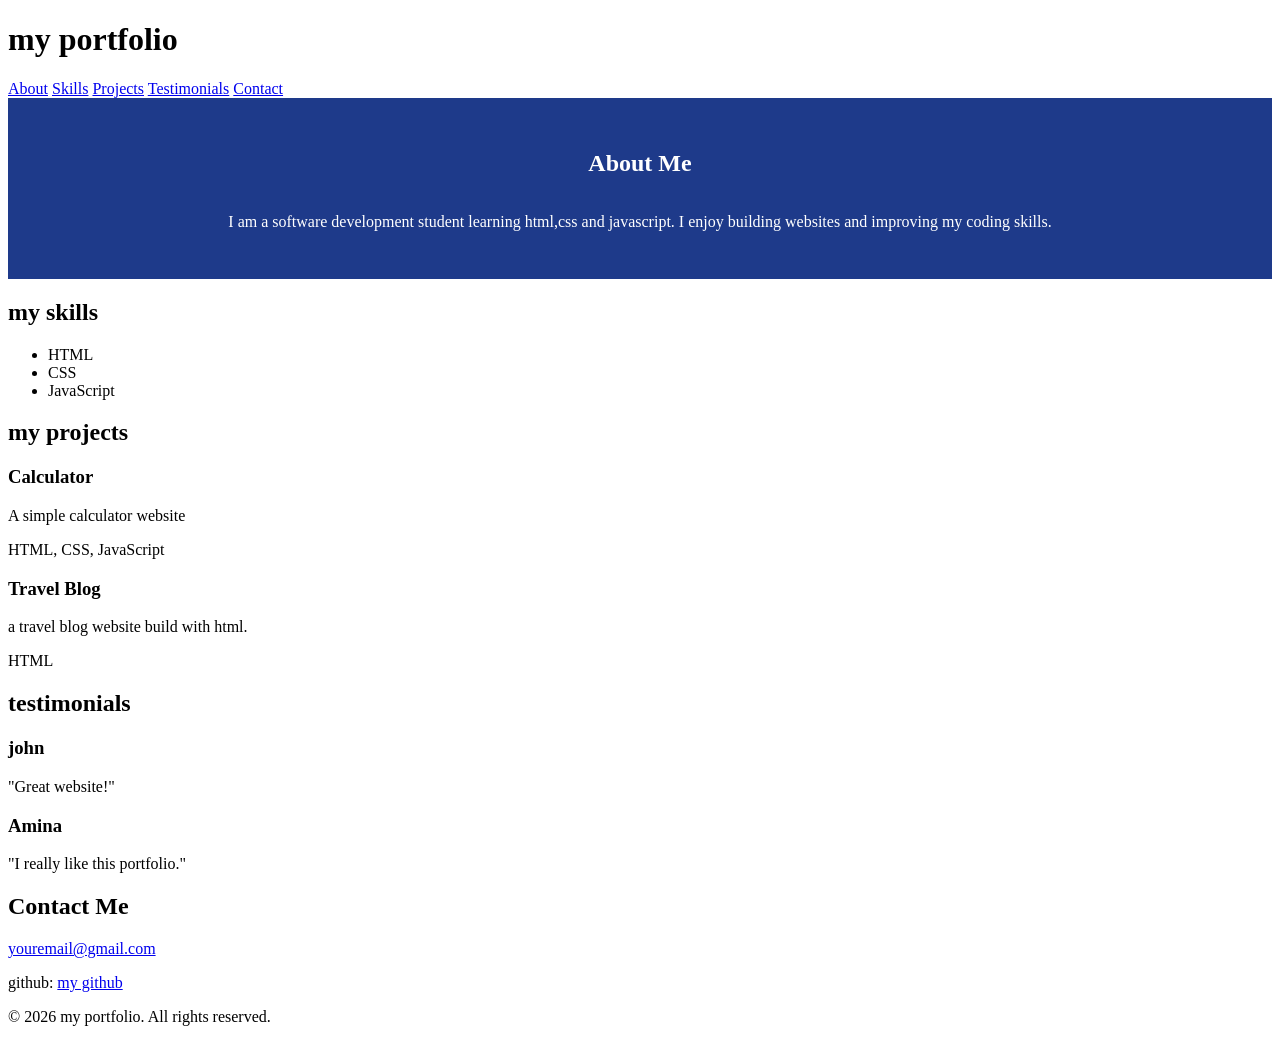
==== portfolio-project/index.html @ 870b22f7 "Fixed typos and added style link & ids for styling" ====
<!DOCTYPE html>
<html lang="en">
<head>
    <meta charset="UTF-8">
    <meta name="viewport" content="width=device-width, initial-scale=1.0">
    <title>itskhadra</title>
    <link rel="stylesheet" href="style.css">
</head>

<body>
<header>
    <h1>my portfolio</h1>
    <nav>
        <a href="#about">About</a>
        <a href="#skills">Skills</a>
        <a href="#projects">Projects</a>
        <a href="#testimonials">Testimonials</a>
        <a href="#contact">Contact</a>
    </nav>

</header>
<section id="about">
    <h2>About Me</h2>
        <p>
           I am a software development student learning html,css and javascript.
           I enjoy building websites and improving my coding skills. 
        </p>
</section>
<section id="skills">
    <h2>my skills</h2>
    <ul id="skills-list">
        <li>HTML</li>
        <li>CSS</li>
        <li>JavaScript</li>
    </ul>

</section>
 
<section id="projects">
    <h2>my projects</h2>
    <div id="project-list">
        <!-- javascript will add the project here-->

    </div>

</section>

<section id="testimonials">
    <h2>testimonials</h2>
    <div id="testimonial-list">
        <!-- javascript will add the testimonials here-->

    </div>

</section>
 
<section id="contact">
    <h2>Contact Me</h2>
            <p>
            <a target="_blank" href="mailto:youremail@gmail.com">youremail@gmail.com</a>
            </p>
    <p>
        github:
        <a href="https://github.com/itskhadra" target="_blank">
            my github

        </a>
    </p>

</section>

<footer>
    <p>&copy; 2026 my portfolio. All rights reserved.</p>
</footer>

<script src="script.js"></script>
</body>

</html>
---- portfolio-project/style.css ----
#about {
    display: flex;
    flex-direction: column;
    align-items: center;
    padding: 2rem;
    background-color: #1e3a8a;
    color: white;
}
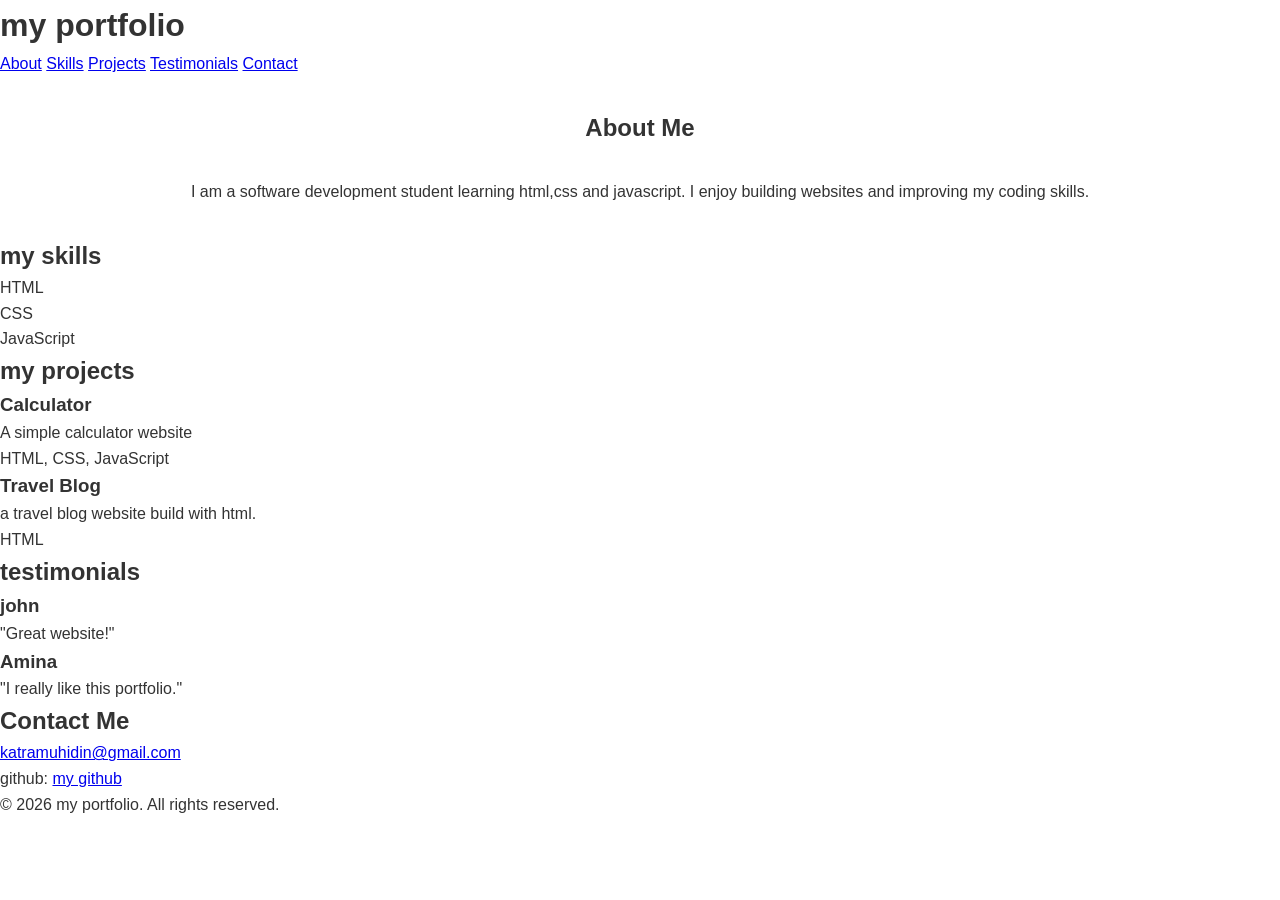
==== commit 5da1971a: "Added styling for the body and about" ====
--- a/portfolio-project/index.html
+++ b/portfolio-project/index.html
@@ -8,6 +8,8 @@
 </head>
 
 <body>
+
+<main>   
 <header>
     <h1>my portfolio</h1>
     <nav>
@@ -57,7 +59,7 @@
 <section id="contact">
     <h2>Contact Me</h2>
             <p>
-            <a target="_blank" href="mailto:youremail@gmail.com">youremail@gmail.com</a>
+            <a target="_blank" href="mailto:katramuhidin@gmail.com">katramuhidin@gmail.com</a>
             </p>
     <p>
         github:
@@ -68,7 +70,7 @@
     </p>
 
 </section>
-
+</main> 
 <footer>
     <p>&copy; 2026 my portfolio. All rights reserved.</p>
 </footer>
--- a/portfolio-project/style.css
+++ b/portfolio-project/style.css
@@ -1,8 +1,20 @@
+*{
+    margin: 0;
+    padding: 0;
+    box-sizing: border-box;
+}
+
 #about {
     display: flex;
     flex-direction: column;
     align-items: center;
     padding: 2rem;
-    background-color: #1e3a8a;
-    color: white;
-}+    gap: 2rem;
+}
+
+body{
+    font-family: 'Lucida Sans', 'Lucida Sans Regular', 'Lucida Grande', 'Lucida Sans Unicode', Geneva, Verdana, sans-serif;
+    line-height: 1.6;
+    color: #333;
+
+}
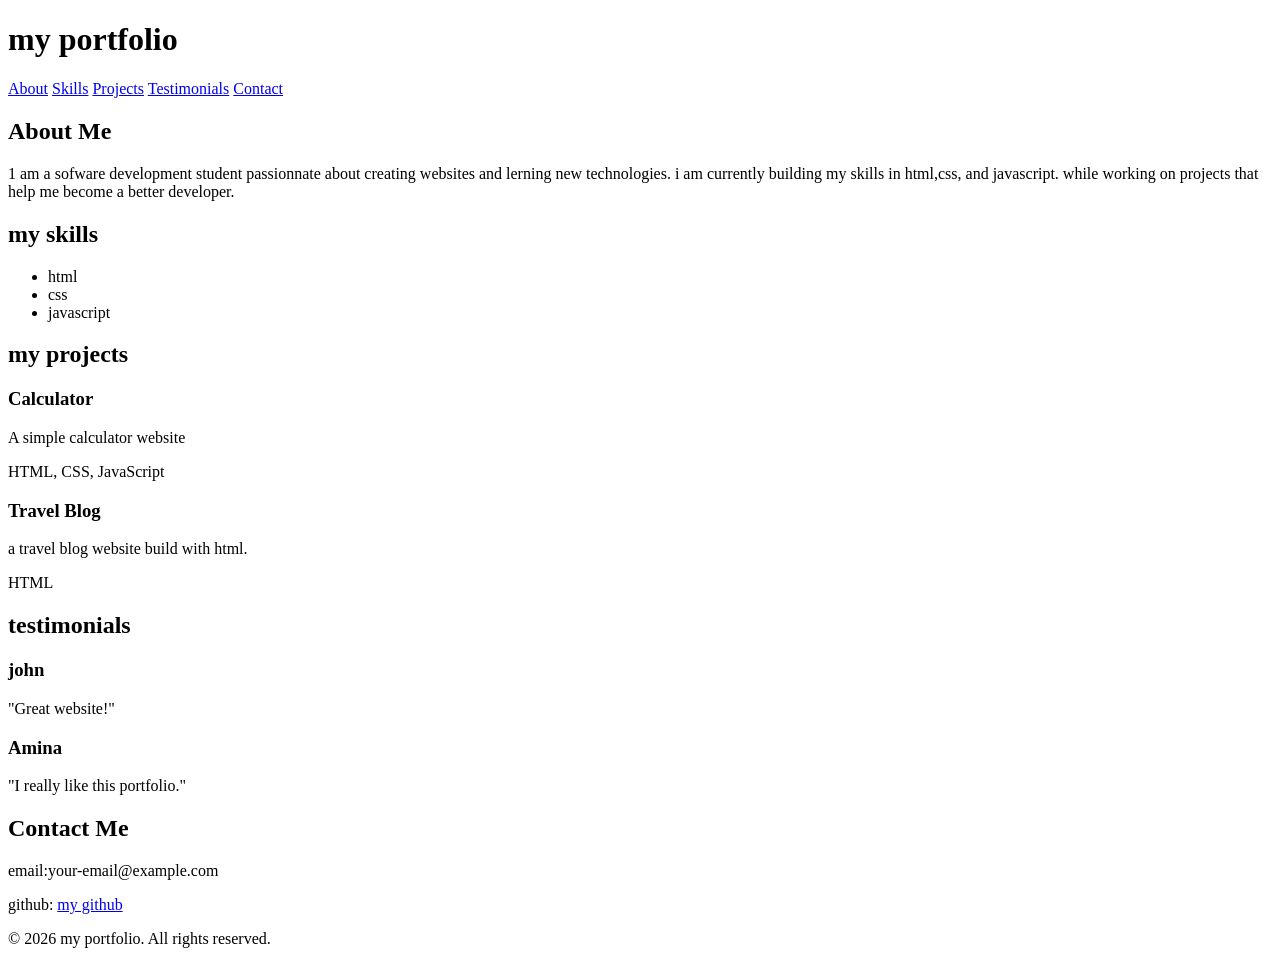
==== commit bf185403: "improve about section" ====
--- a/portfolio-project/index.html
+++ b/portfolio-project/index.html
@@ -3,13 +3,10 @@
 <head>
     <meta charset="UTF-8">
     <meta name="viewport" content="width=device-width, initial-scale=1.0">
-    <title>itskhadra</title>
-    <link rel="stylesheet" href="style.css">
+    <title>Document</title>
 </head>
 
 <body>
-
-<main>   
 <header>
     <h1>my portfolio</h1>
     <nav>
@@ -22,18 +19,18 @@
 
 </header>
 <section id="about">
-    <h2>About Me</h2>
+    <h2>About Me</h2
         <p>
-           I am a software development student learning html,css and javascript.
-           I enjoy building websites and improving my coding skills. 
+           1 am a sofware development student passionnate about creating websites and lerning new technologies.
+           i am currently  building my skills in html,css, and javascript. while working on projects that help me become a better developer.
         </p>
 </section>
 <section id="skills">
     <h2>my skills</h2>
-    <ul id="skills-list">
-        <li>HTML</li>
-        <li>CSS</li>
-        <li>JavaScript</li>
+    <ul>
+        <li>html</li>
+        <li>css</li>
+        <li>javascript</li>
     </ul>
 
 </section>
@@ -58,9 +55,7 @@
  
 <section id="contact">
     <h2>Contact Me</h2>
-            <p>
-            <a target="_blank" href="mailto:katramuhidin@gmail.com">katramuhidin@gmail.com</a>
-            </p>
+    <p>email:your-email@example.com</p>
     <p>
         github:
         <a href="https://github.com/itskhadra" target="_blank">
@@ -70,12 +65,11 @@
     </p>
 
 </section>
-</main> 
+
 <footer>
     <p>&copy; 2026 my portfolio. All rights reserved.</p>
 </footer>
 
+</body>
 <script src="script.js"></script>
-</body>
-
-</html>
+</html
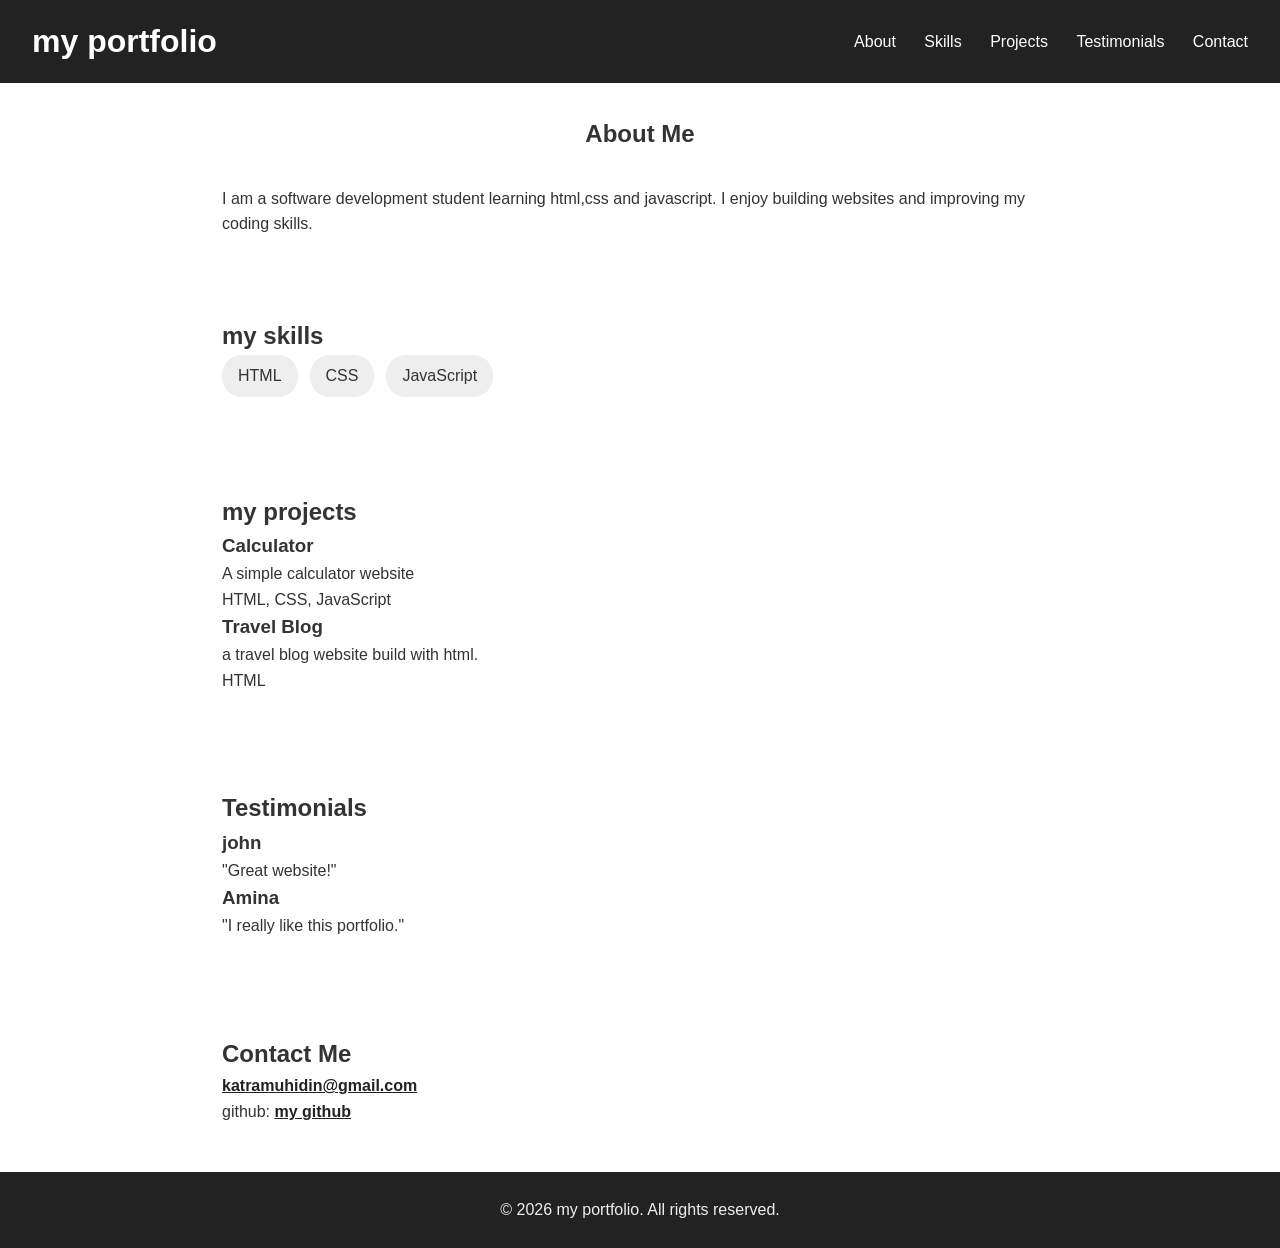
==== commit a30074c8: "added the footer styling" ====
--- a/portfolio-project/index.html
+++ b/portfolio-project/index.html
@@ -3,10 +3,13 @@
 <head>
     <meta charset="UTF-8">
     <meta name="viewport" content="width=device-width, initial-scale=1.0">
-    <title>Document</title>
+    <title>itskhadra</title>
+    <link rel="stylesheet" href="style.css">
 </head>
 
 <body>
+
+<main>   
 <header>
     <h1>my portfolio</h1>
     <nav>
@@ -19,18 +22,18 @@
 
 </header>
 <section id="about">
-    <h2>About Me</h2
+    <h2>About Me</h2>
         <p>
-           1 am a sofware development student passionnate about creating websites and lerning new technologies.
-           i am currently  building my skills in html,css, and javascript. while working on projects that help me become a better developer.
+           I am a software development student learning html,css and javascript.
+           I enjoy building websites and improving my coding skills. 
         </p>
 </section>
 <section id="skills">
     <h2>my skills</h2>
-    <ul>
-        <li>html</li>
-        <li>css</li>
-        <li>javascript</li>
+    <ul id="skills-list">
+        <li>HTML</li>
+        <li>CSS</li>
+        <li>JavaScript</li>
     </ul>
 
 </section>
@@ -45,7 +48,7 @@
 </section>
 
 <section id="testimonials">
-    <h2>testimonials</h2>
+    <h2>Testimonials</h2>
     <div id="testimonial-list">
         <!-- javascript will add the testimonials here-->
 
@@ -55,7 +58,9 @@
  
 <section id="contact">
     <h2>Contact Me</h2>
-    <p>email:your-email@example.com</p>
+            <p>
+            <a target="_blank" href="mailto:katramuhidin@gmail.com">katramuhidin@gmail.com</a>
+            </p>
     <p>
         github:
         <a href="https://github.com/itskhadra" target="_blank">
@@ -65,11 +70,12 @@
     </p>
 
 </section>
-
+</main> 
 <footer>
     <p>&copy; 2026 my portfolio. All rights reserved.</p>
 </footer>
 
+<script src="script.js"></script>
 </body>
-<script src="script.js"></script>
-</html
+
+</html>
--- a/portfolio-project/style.css
+++ b/portfolio-project/style.css
@@ -0,0 +1,75 @@
+*{
+    margin: 0;
+    padding: 0;
+    box-sizing: border-box;
+}
+
+#about {
+    display: flex;
+    flex-direction: column;
+    align-items: center;
+    padding: 2rem;
+    gap: 2rem;
+}
+
+body{
+    font-family: 'Lucida Sans', 'Lucida Sans Regular', 'Lucida Grande', 'Lucida Sans Unicode', Geneva, Verdana, sans-serif;
+    line-height: 1.6;
+    color: #333;
+
+}
+header{
+    display: flex;
+    justify-content: space-between;
+    align-items: center;
+    padding: 1rem 2rem;
+    background: #222;
+    color: #fff;
+    position: sticky;
+    top: 0;
+}
+
+nav a{
+    color: #fff;
+    text-decoration: none;
+    margin-left: 1.5rem;   
+}
+
+section{
+    padding: 3rem 2rem;
+    max-width: 900px;
+    margin: 0 auto;
+}
+#skills-list{
+    list-style: none;
+    display: flex;
+    flex-wrap: wrap;
+    gap: 0.75rem;
+    box-shadow: #222;
+}
+#skills-list li{
+    background: #eee;
+    padding: 0.5rem 1rem;
+    border-radius: 20px;
+
+}
+#projects-container{
+    display: flex;
+    flex-wrap: wrap;
+    gap: 1.5rem;
+    padding: 2rem;
+    box-shadow: #333;
+}
+#contact a{
+    color: #222;
+    font-weight: bold;
+}
+
+footer{
+    background-color: #222;
+    color: #eee;
+    text-align: center;
+    padding: 25px;
+    text-decoration-color: aliceblue;
+
+}
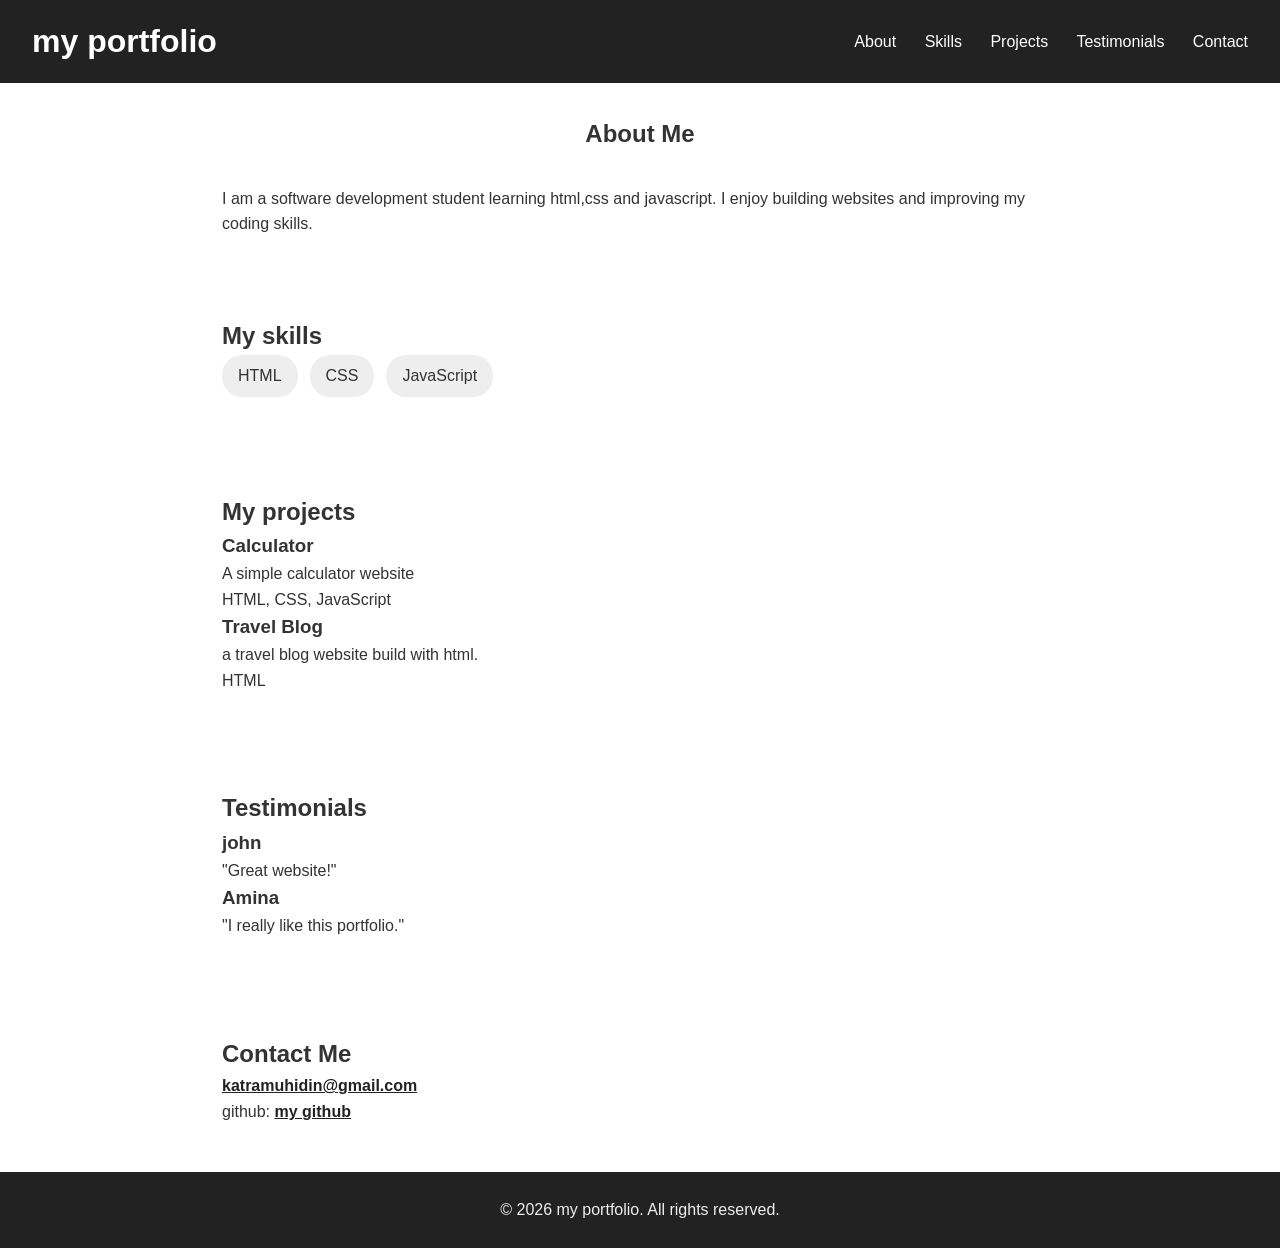
==== commit 769a2240: "Added responsiveness for mobile" ====
--- a/portfolio-project/index.html
+++ b/portfolio-project/index.html
@@ -29,7 +29,7 @@
         </p>
 </section>
 <section id="skills">
-    <h2>my skills</h2>
+    <h2>My skills</h2>
     <ul id="skills-list">
         <li>HTML</li>
         <li>CSS</li>
@@ -39,7 +39,7 @@
 </section>
  
 <section id="projects">
-    <h2>my projects</h2>
+    <h2>My projects</h2>
     <div id="project-list">
         <!-- javascript will add the project here-->
 
--- a/portfolio-project/style.css
+++ b/portfolio-project/style.css
@@ -39,6 +39,7 @@
     padding: 3rem 2rem;
     max-width: 900px;
     margin: 0 auto;
+    scroll-margin-top: 5rem;
 }
 #skills-list{
     list-style: none;
@@ -72,4 +73,20 @@
     padding: 25px;
     text-decoration-color: aliceblue;
 
+}
+@media (max-width: 600px) {
+  #about {
+    flex-direction: column;
+    text-align: center;
+  }
+
+  header {
+    flex-direction: column;
+    gap: 0.75rem;
+  }
+
+  nav a {
+    margin-left: 0;
+    margin-right: 0.75rem;
+  }
 }
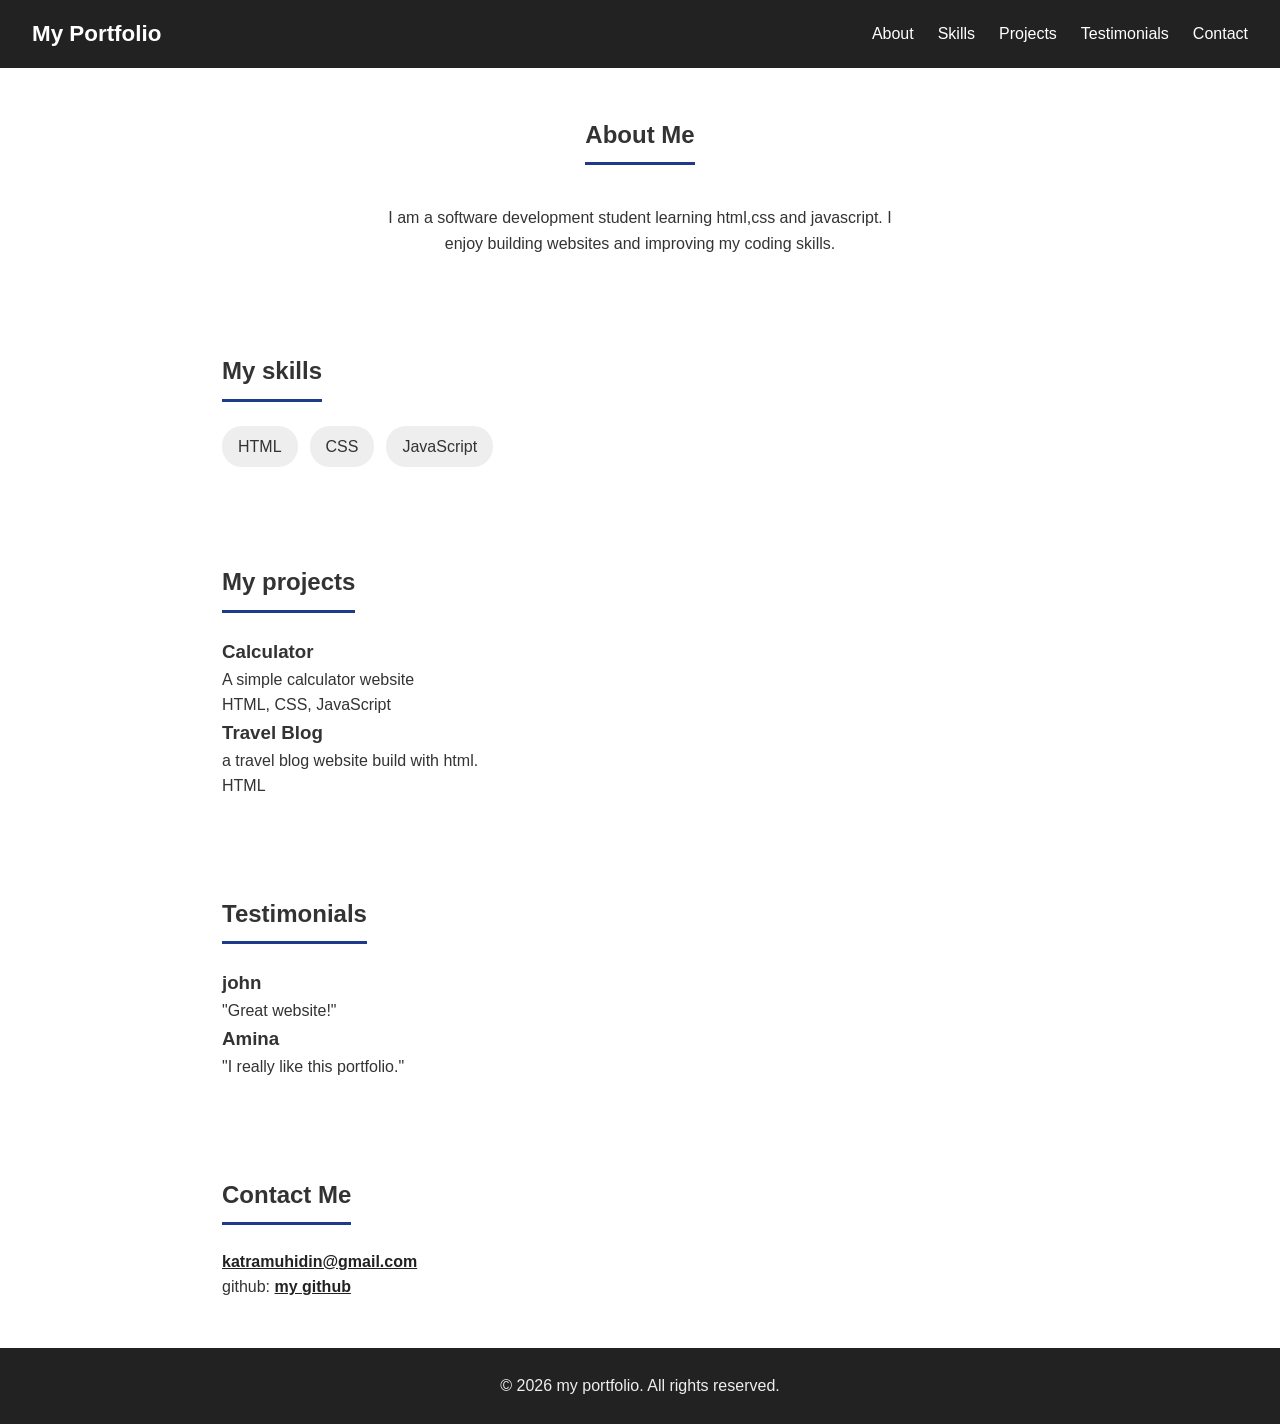
==== commit 38d46e16: "style: center about section and limit text width" ====
--- a/portfolio-project/index.html
+++ b/portfolio-project/index.html
@@ -9,7 +9,6 @@
 
 <body>
 
-<main>   
 <header>
     <h1>my portfolio</h1>
     <nav>
@@ -21,6 +20,9 @@
     </nav>
 
 </header>
+
+<main> 
+    
 <section id="about">
     <h2>About Me</h2>
         <p>
--- a/portfolio-project/style.css
+++ b/portfolio-project/style.css
@@ -1,15 +1,20 @@
+:root {
+    --color-dark: #222;
+    --color-light: #eee;
+    --color-accent: #1e3a8a;
+    --color-accent-light: #93c5fd;
+    --color-card: #f4f4f4;
+    --shadow-card: 0 2px 8px rgba(0, 0, 0, 0.12);
+    --shadow-card-hover: 0 8px 20px rgba(0, 0, 0, 0.18);
+}
+
 *{
     margin: 0;
     padding: 0;
     box-sizing: border-box;
 }
-
-#about {
-    display: flex;
-    flex-direction: column;
-    align-items: center;
-    padding: 2rem;
-    gap: 2rem;
+html{
+    scroll-behavior: smooth;
 }
 
 body{
@@ -18,28 +23,63 @@
     color: #333;
 
 }
+#about {
+    display: flex;
+    flex-direction: column;
+    align-items: center;
+    gap: 1rem;
+    text-align: center;
+}
+#about p{
+    max-width: 60ch;
+}
 header{
     display: flex;
     justify-content: space-between;
     align-items: center;
     padding: 1rem 2rem;
-    background: #222;
+    background: var(--color-dark);
     color: #fff;
     position: sticky;
     top: 0;
+    z-index: 100;
 }
+header h1{
+    text-transform: capitalize;
+    font-size: 1.4rem;
+}
+nav{
 
+    display: flex;
+    flex-wrap: wrap;
+    gap: 1.5rem;
+
+}
 nav a{
     color: #fff;
     text-decoration: none;
-    margin-left: 1.5rem;   
+    border-bottom: 2px;
+    transition: color 0.2s, border-color 0.2s;  
+}
+/* hover effect for both kyboard and mouse */
+nav a:hover,
+nav a:focus-visible {
+    color: var(--color-accent-light);
+    border-bottom-color: var(--color-accent-light);
 }
 
 section{
     padding: 3rem 2rem;
     max-width: 900px;
     margin: 0 auto;
-    scroll-margin-top: 5rem;
+    scroll-margin-top: 5rem; /*stops the sticky header from covering a section's heading when a nav link scrolls to it.*/
+}
+section h2 {
+    margin-bottom: 1.5rem;
+    padding-bottom: 0.5rem;
+    border-bottom: 3px solid var(--color-accent);
+    display: inline-block;
+
 }
 #skills-list{
     list-style: none;
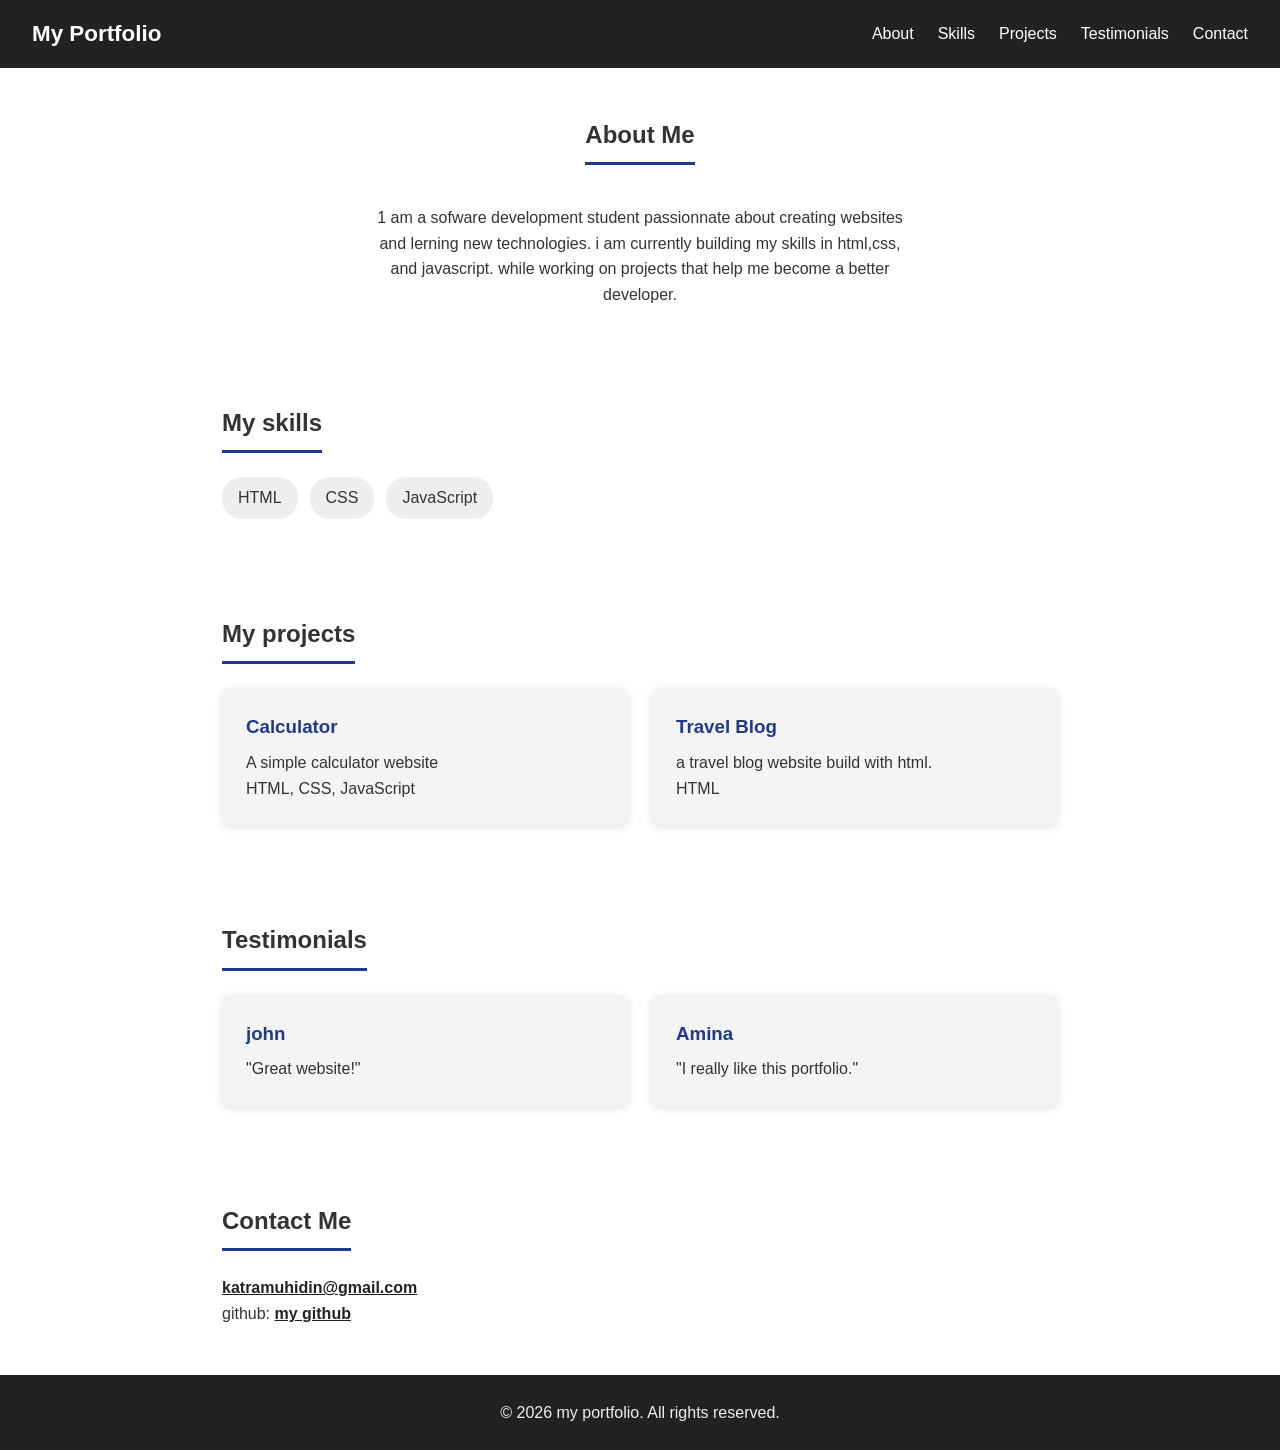
==== commit b210ec84: "updated the about me Corrected typos and improved phrasing in the About Me section." ====
--- a/portfolio-project/index.html
+++ b/portfolio-project/index.html
@@ -26,8 +26,8 @@
 <section id="about">
     <h2>About Me</h2>
         <p>
-           I am a software development student learning html,css and javascript.
-           I enjoy building websites and improving my coding skills. 
+           1 am a sofware development student passionnate about creating websites and lerning new technologies.
+           i am currently  building my skills in html,css, and javascript. while working on projects that help me become a better developer. 
         </p>
 </section>
 <section id="skills">
--- a/portfolio-project/style.css
+++ b/portfolio-project/style.css
@@ -86,21 +86,42 @@
     display: flex;
     flex-wrap: wrap;
     gap: 0.75rem;
-    box-shadow: #222;
+    
 }
 #skills-list li{
-    background: #eee;
+    background: var(--color-light);
     padding: 0.5rem 1rem;
     border-radius: 20px;
+    transition: background 0.2s, color 0.2s;
 
 }
-#projects-container{
-    display: flex;
-    flex-wrap: wrap;
+#skills-list li:hover{
+    background: var(--color-accent);
+    color: #fff;
+
+}
+#project-list,
+#testimonial-list {
+    display: grid;
+    grid-template-columns: repeat(auto-fit, minmax(250px, 1fr));
     gap: 1.5rem;
-    padding: 2rem;
-    box-shadow: #333;
 }
+
+#project-list > div,
+#testimonial-list > div {
+    background: var(--color-card);
+    border-radius: 8px;
+    padding: 1.5rem;
+    box-shadow: var(--shadow-card);
+    transition: transform 0.2s, box-shadow 0.2s;
+}
+
+#project-list h3,
+#testimonial-list h3 {
+    margin-bottom: 0.5rem;
+    color: var(--color-accent);
+}
+
 #contact a{
     color: #222;
     font-weight: bold;
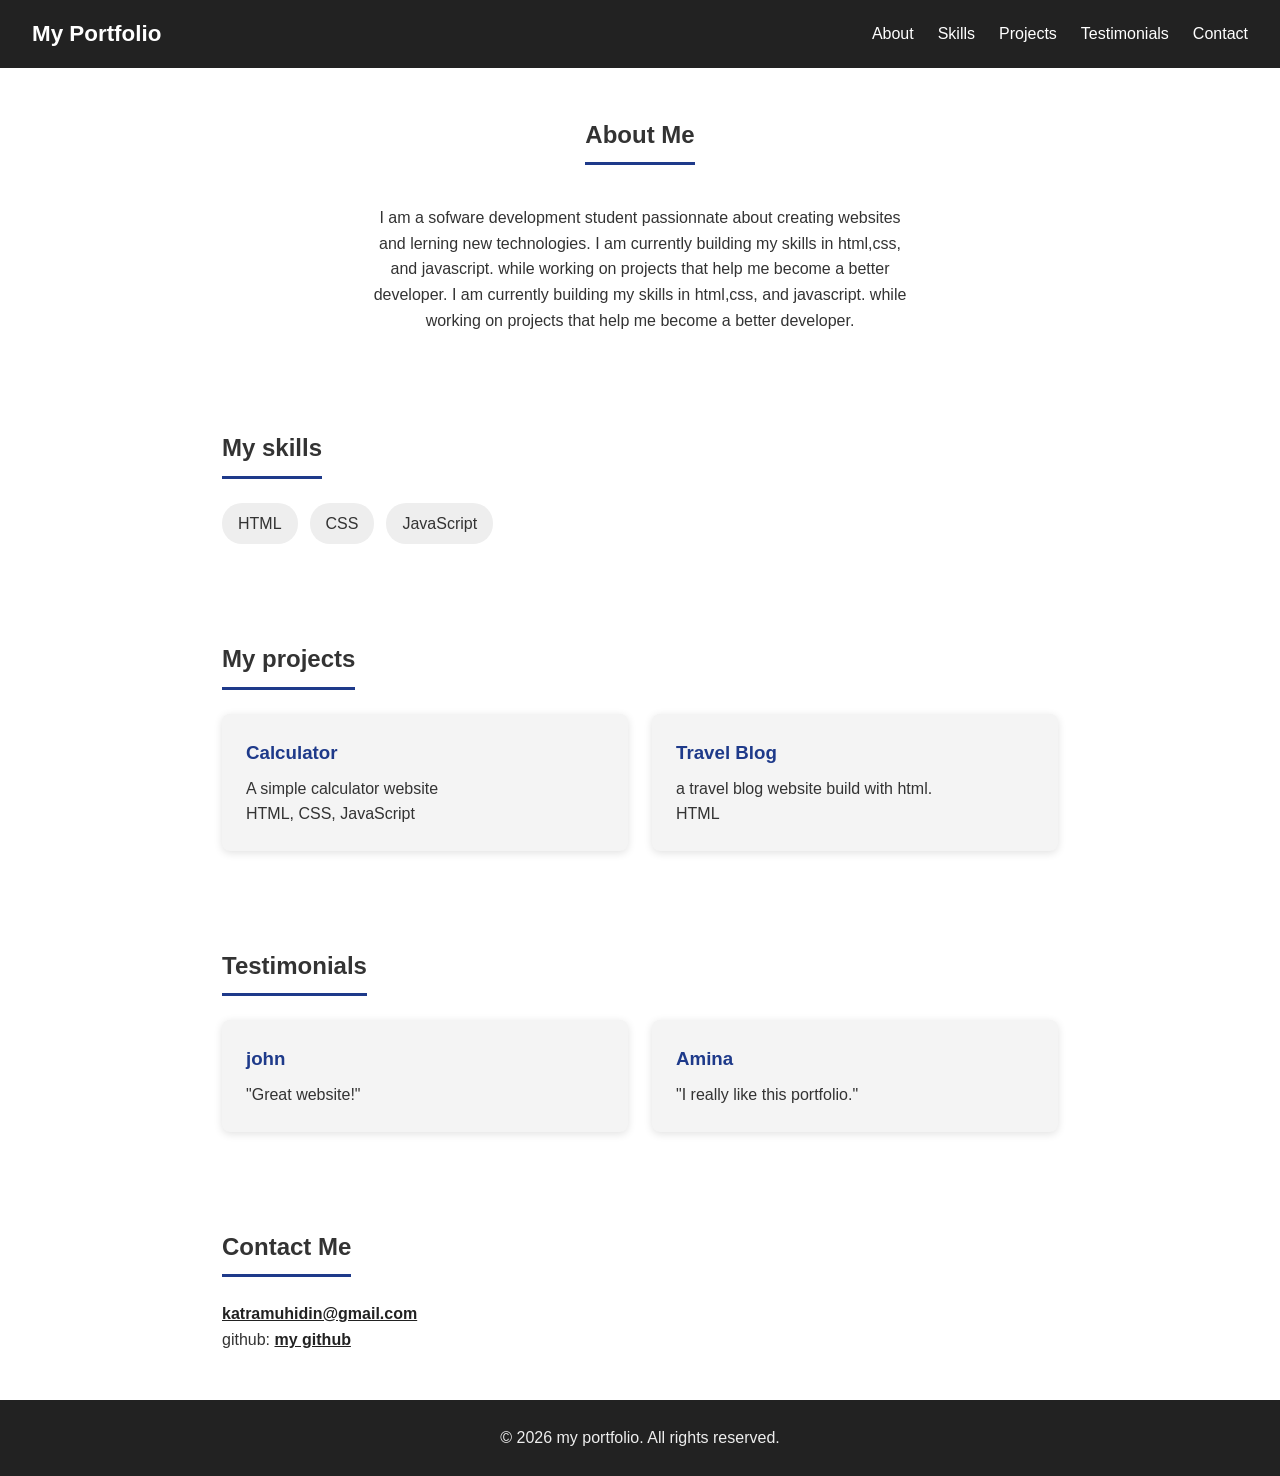
==== commit b3f4aeb4: "Edited tyops in the  about me" ====
--- a/portfolio-project/index.html
+++ b/portfolio-project/index.html
@@ -26,8 +26,9 @@
 <section id="about">
     <h2>About Me</h2>
         <p>
-           1 am a sofware development student passionnate about creating websites and lerning new technologies.
-           i am currently  building my skills in html,css, and javascript. while working on projects that help me become a better developer. 
+           I am a sofware development student passionnate about creating websites and lerning new technologies.
+           I am currently  building my skills in html,css, and javascript. while working on projects that help me become a better developer.
+           I am currently  building my skills in html,css, and javascript. while working on projects that help me become a better developer. 
         </p>
 </section>
 <section id="skills">
